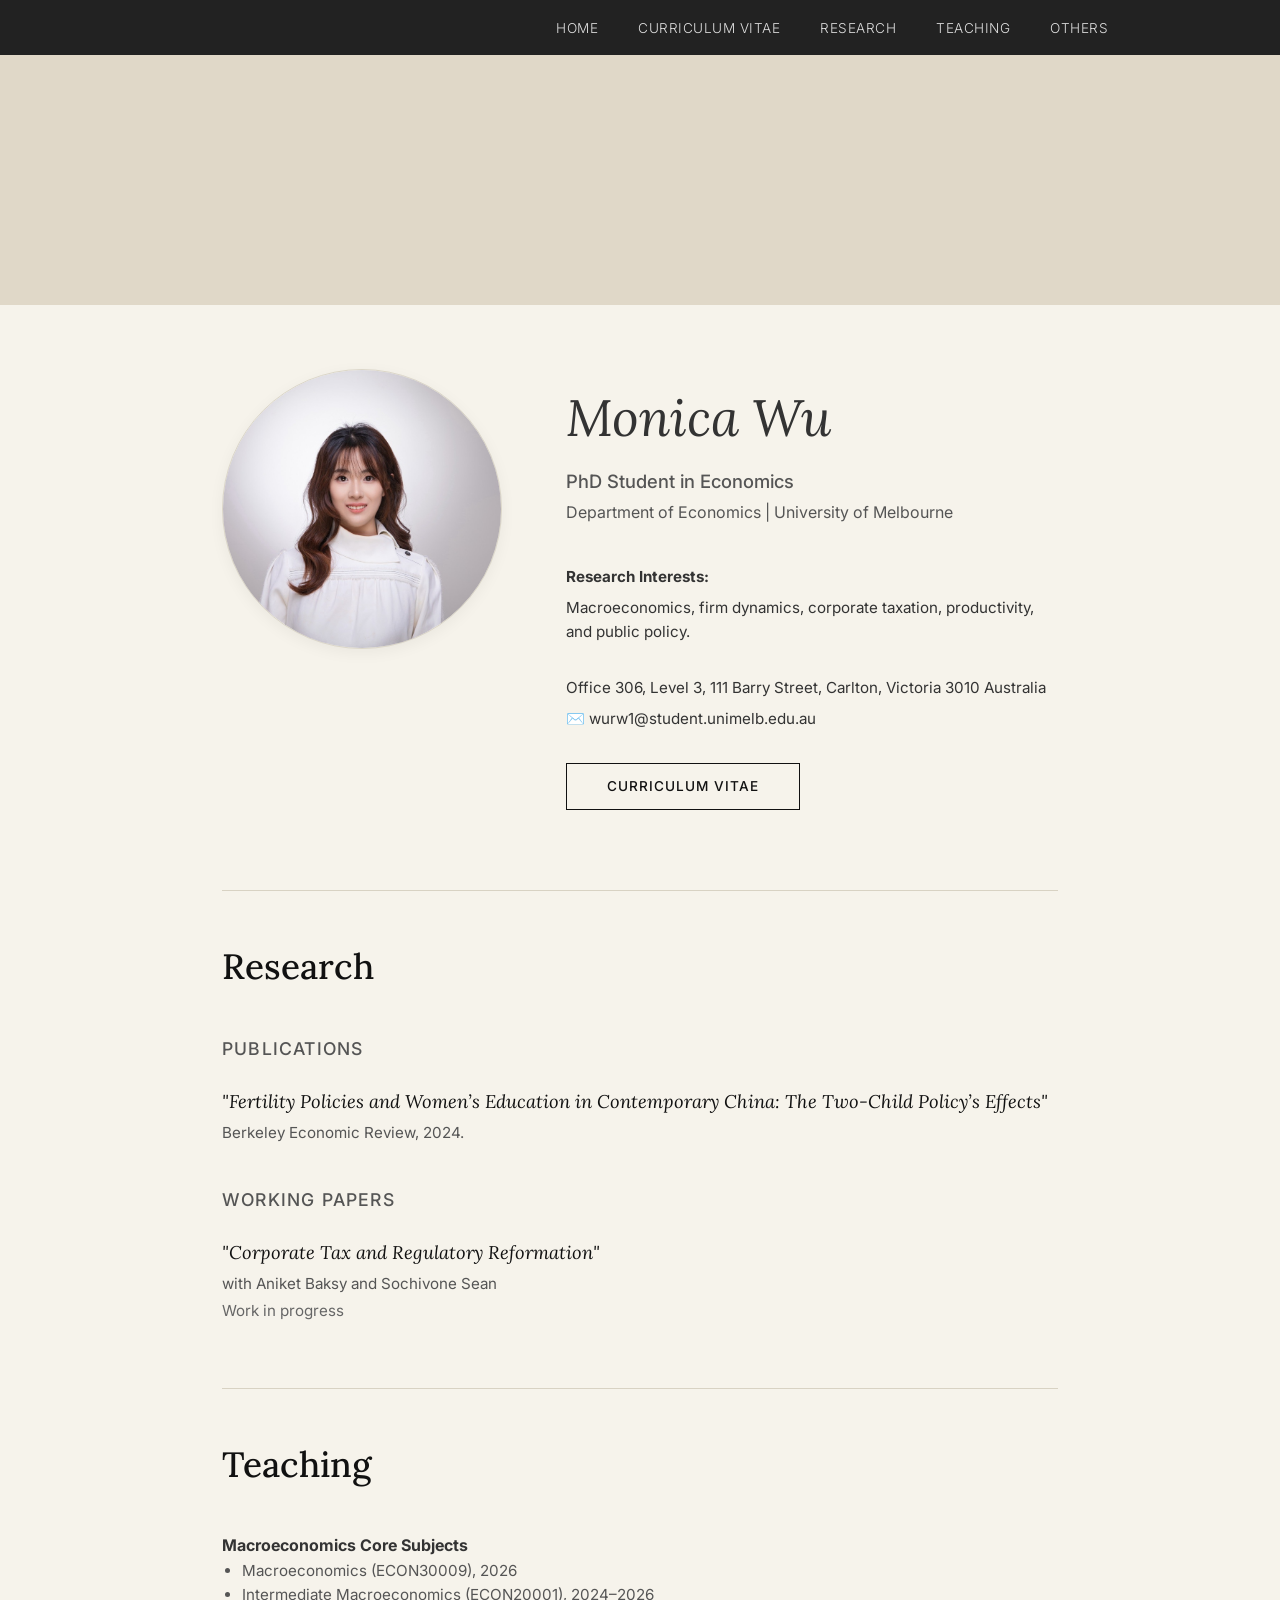
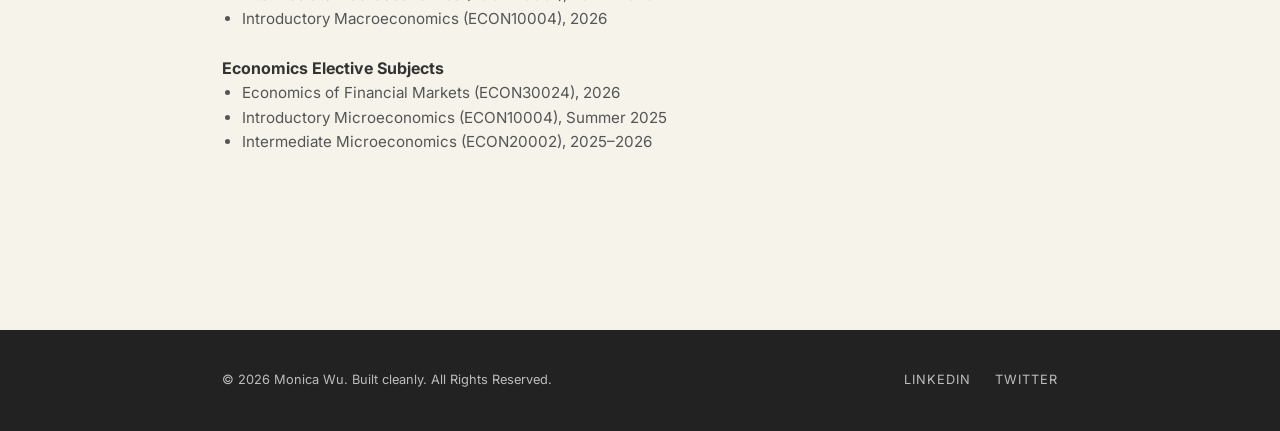
==== index.html @ e0bf536d "feat: link user resume" ====
<!DOCTYPE html>
<html lang="en">

<head>
    <meta charset="UTF-8">
    <meta name="viewport" content="width=device-width, initial-scale=1.0">
    <title>Monica Wu | PhD Student in Economics</title>
    <link rel="stylesheet" href="style.css">
    <link rel="preconnect" href="https://fonts.googleapis.com">
    <link rel="preconnect" href="https://fonts.gstatic.com" crossorigin>
    <link
        href="https://fonts.googleapis.com/css2?family=Lora:ital,wght@0,400;0,500;0,600;1,400&family=Inter:wght@300;400;500&display=swap"
        rel="stylesheet">
</head>

<body>
    <header class="navbar">
        <div class="nav-container">
            <ul class="nav-links">
                <li><a href="#home">Home</a></li>
                <li><a href="#cv">Curriculum Vitae</a></li>
                <li><a href="#research">Research</a></li>
                <li><a href="#teaching">Teaching</a></li>
                <li><a href="#others">Others</a></li>
            </ul>
        </div>
    </header>

    <!-- Optional hero banner image representing the university -->
    <div class="hero-banner"></div>

    <main class="container">
        <section id="home" class="profile-section fade-in">
            <div class="profile-left">
                <!-- We will add your picture here! -->
                <img src="profile.jpg" alt="Monica Wu Profile Picture" class="profile-img">
            </div>

            <div class="profile-right">
                <h1 class="name">Monica Wu</h1>
                <h2 class="title">PhD Student in Economics</h2>
                <h3 class="department">Department of Economics | University of Melbourne</h3>

                <div class="research-interests">
                    <p><strong>Research Interests:</strong></p>
                    <p>Macroeconomics, firm dynamics, corporate taxation, productivity, and public policy.</p>
                </div>

                <div class="contact-info">
                    <p>Office 306, Level 3, 111 Barry Street, Carlton, Victoria 3010 Australia</p>
                    <p>✉️ <a href="mailto:wurw1@student.unimelb.edu.au">wurw1@student.unimelb.edu.au</a></p>
                </div>

                <a href="CV_Monica_Wu.pdf" target="_blank" class="btn cv-btn">Curriculum Vitae</a>
            </div>
        </section>

        <!-- Academic Sections -->
        <section id="research" class="content-section fade-in">
            <h2 class="section-title">Research</h2>

            <div class="research-category">
                <h3>Publications</h3>
                <div class="paper-item">
                    <a href="#" class="paper-title">"Fertility Policies and Women’s Education in Contemporary China: The
                        Two-Child Policy’s Effects"</a>
                    <p class="paper-authors">Berkeley Economic Review, 2024.</p>
                </div>
            </div>

            <div class="research-category" style="margin-top: 2.5rem;">
                <h3>Working Papers</h3>
                <div class="paper-item">
                    <a href="#" class="paper-title">"Corporate Tax and Regulatory Reformation"</a>
                    <p class="paper-authors">with Aniket Baksy and Sochivone Sean</p>
                    <p class="paper-status">Work in progress</p>
                </div>
            </div>
        </section>

        <section id="teaching" class="content-section fade-in">
            <h2 class="section-title">Teaching</h2>
            <div class="teaching-item">
                <p><strong>Macroeconomics Core Subjects</strong></p>
                <ul style="list-style-type: disc; margin-left: 20px; color: var(--text-light); font-size: 0.95rem;">
                    <li>Macroeconomics (ECON30009), 2026</li>
                    <li>Intermediate Macroeconomics (ECON20001), 2024–2026</li>
                    <li>Introductory Macroeconomics (ECON10004), 2026</li>
                </ul>
            </div>
            <div class="teaching-item" style="margin-top: 1.5rem;">
                <p><strong>Economics Elective Subjects</strong></p>
                <ul style="list-style-type: disc; margin-left: 20px; color: var(--text-light); font-size: 0.95rem;">
                    <li>Economics of Financial Markets (ECON30024), 2026</li>
                    <li>Introductory Microeconomics (ECON10004), Summer 2025</li>
                    <li>Intermediate Microeconomics (ECON20002), 2025–2026</li>
                </ul>
            </div>
        </section>
    </main>

    <footer>
        <div class="footer-content">
            <p>© 2026 Monica Wu. Built cleanly. All Rights Reserved.</p>
            <div class="social-links">
                <a href="#" title="LinkedIn">LinkedIn</a>
                <a href="#" title="Twitter">Twitter</a>
            </div>
        </div>
    </footer>

    <script src="script.js"></script>
</body>

</html>
---- style.css ----
:root {
    --bg-color: #f6f3eb;
    /* Soft beige, mimicking the Wix template (#EBE0CF) */
    --header-bg: #222222;
    /* Charcoal black */
    --text-main: #333333;
    --text-light: #555555;
    --accent-color: #111111;
    --font-serif: 'Lora', Georgia, serif;
    --font-sans: 'Inter', Helvetica, Arial, sans-serif;
}

* {
    margin: 0;
    padding: 0;
    box-sizing: border-box;
}

html {
    scroll-behavior: smooth;
    font-family: var(--font-sans);
    background-color: var(--bg-color);
    color: var(--text-main);
    line-height: 1.6;
}

/* Typography styles */
h1,
h2,
h3,
.name,
.section-title,
.paper-title {
    font-family: var(--font-serif);
    color: var(--text-main);
    font-weight: normal;
    /* Academic styles usually rely on styling over bolding */
}

a {
    text-decoration: none;
    color: inherit;
    transition: color 0.3s ease;
}

a:hover {
    color: #777;
}

/* Utility classes */
.container {
    max-width: 900px;
    margin: 0 auto;
    padding: 4rem 2rem;
}

/* Header & Nav */
.navbar {
    background-color: var(--header-bg);
    position: sticky;
    top: 0;
    width: 100%;
    z-index: 1000;
}

.nav-container {
    max-width: 1000px;
    margin: 0 auto;
    padding: 0 2rem;
    height: 55px;
    display: flex;
    align-items: center;
    justify-content: flex-end;
    /* Align links to the right */
}

.nav-links {
    display: flex;
    list-style: none;
    gap: 2.5rem;
}

.nav-links a {
    color: #ffffff;
    font-family: var(--font-sans);
    font-size: 0.85rem;
    font-weight: 300;
    letter-spacing: 0.5px;
    opacity: 0.85;
    text-transform: uppercase;
}

.nav-links a:hover {
    opacity: 1;
}

/* Hero Banner */
.hero-banner {
    width: 100%;
    height: 250px;
    background-color: #e0d8c8;
    background-image: url('https://upload.wikimedia.org/wikipedia/commons/thumb/1/1a/Old_Arts_Building%2C_Melbourne_University.jpg/1200px-Old_Arts_Building%2C_Melbourne_University.jpg');
    background-size: cover;
    background-position: center 30%;
}

/* Profile Section (Home) */
.profile-section {
    display: flex;
    gap: 4rem;
    margin-bottom: 5rem;
    align-items: flex-start;
}

.profile-left {
    flex: 0 0 280px;
}

.profile-img {
    width: 100%;
    aspect-ratio: 1 / 1;
    object-fit: cover;
    border-radius: 50%;
    border: 1px solid #dcd7c9;
    box-shadow: 0 4px 15px rgba(0, 0, 0, 0.05);
    display: block;
    background-color: #eaeaea;
}

.profile-right {
    flex: 1;
    padding-top: 0.5rem;
}

.name {
    font-size: 3.2rem;
    margin-bottom: 0.5rem;
    font-style: italic;
}

.title {
    font-family: var(--font-sans);
    font-size: 1.15rem;
    font-weight: 500;
    color: var(--text-light);
    margin-bottom: 0.2rem;
}

.department {
    font-family: var(--font-sans);
    font-size: 1rem;
    font-weight: 400;
    color: var(--text-light);
    margin-bottom: 2.5rem;
}

.research-interests,
.contact-info {
    margin-bottom: 2rem;
    font-size: 0.95rem;
}

.research-interests p,
.contact-info p {
    margin-bottom: 0.4rem;
}

/* Button */
.btn {
    display: inline-block;
    padding: 0.7rem 2.5rem;
    font-family: var(--font-sans);
    font-size: 0.85rem;
    font-weight: 500;
    border: 1px solid var(--accent-color);
    color: var(--accent-color);
    background: transparent;
    transition: all 0.3s ease;
    text-transform: uppercase;
    letter-spacing: 1px;
    cursor: pointer;
}

.btn:hover {
    background: var(--header-bg);
    color: white;
}

/* Content Sections */
.content-section {
    margin-bottom: 4rem;
    padding-top: 3rem;
    /* Soft divider line */
    border-top: 1px solid #d8d2c3;
}

.section-title {
    font-size: 2.2rem;
    margin-bottom: 2.5rem;
    color: var(--accent-color);
    font-weight: 500;
}

.research-category h3 {
    font-family: var(--font-sans);
    font-size: 1.1rem;
    text-transform: uppercase;
    letter-spacing: 1.2px;
    margin-bottom: 1.5rem;
    color: var(--text-light);
    font-weight: 500;
}

.paper-item {
    margin-bottom: 1.8rem;
}

.paper-title {
    font-size: 1.15rem;
    color: var(--accent-color);
    display: inline-block;
    margin-bottom: 0.3rem;
    font-style: italic;
}

.paper-title:hover {
    text-decoration: underline;
    text-underline-offset: 3px;
}

.paper-authors {
    font-size: 0.95rem;
    color: var(--text-light);
}

.paper-status {
    font-size: 0.95rem;
    color: #666;
    margin-top: 0.2rem;
}

.teaching-item {
    font-size: 1rem;
    margin-bottom: 1rem;
}

/* Footer */
footer {
    background-color: var(--header-bg);
    color: #ffffff;
    padding: 2.5rem 0;
    margin-top: 3rem;
}

.footer-content {
    max-width: 900px;
    margin: 0 auto;
    padding: 0 2rem;
    display: flex;
    justify-content: space-between;
    align-items: center;
    font-size: 0.8rem;
    opacity: 0.7;
    font-family: var(--font-sans);
}

.social-links {
    display: flex;
    gap: 1.5rem;
}

.social-links a {
    color: white;
    text-transform: uppercase;
    letter-spacing: 1px;
}

.social-links a:hover {
    text-decoration: underline;
    opacity: 1;
}

/* Animations */
.fade-in {
    opacity: 0;
    transform: translateY(15px);
    transition: opacity 0.8s ease-out, transform 0.8s ease-out;
}

.fade-in.visible {
    opacity: 1;
    transform: translateY(0);
}

/* Responsive */
@media screen and (max-width: 768px) {
    .profile-section {
        flex-direction: column;
        gap: 2.5rem;
    }

    .profile-left {
        flex: 0 0 auto;
        width: 100%;
        max-width: 300px;
    }

    .nav-links {
        gap: 1rem;
    }

    .nav-links a {
        font-size: 0.75rem;
    }

    .footer-content {
        flex-direction: column;
        gap: 1rem;
        text-align: center;
    }
}
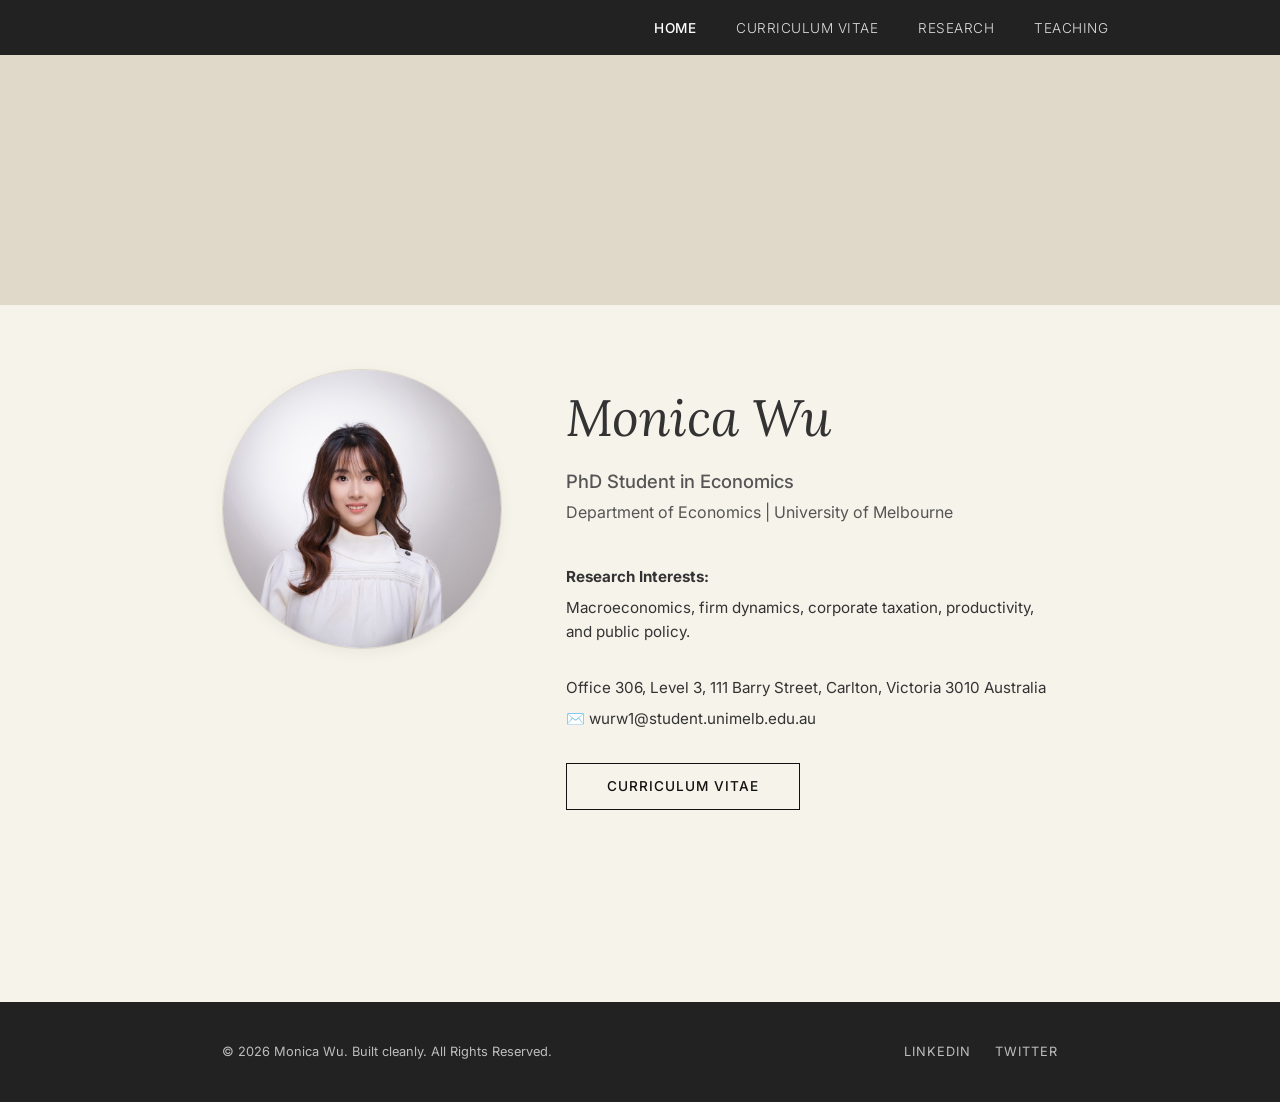
==== commit ae2a8558: "refactor: split single-page layout into multi-page layout (Home, Research, Teaching)" ====
--- a/index.html
+++ b/index.html
@@ -17,11 +17,10 @@
     <header class="navbar">
         <div class="nav-container">
             <ul class="nav-links">
-                <li><a href="#home">Home</a></li>
-                <li><a href="#cv">Curriculum Vitae</a></li>
-                <li><a href="#research">Research</a></li>
-                <li><a href="#teaching">Teaching</a></li>
-                <li><a href="#others">Others</a></li>
+                <li><a href="index.html" class="active">Home</a></li>
+                <li><a href="CV_Monica_Wu.pdf" target="_blank">Curriculum Vitae</a></li>
+                <li><a href="research.html">Research</a></li>
+                <li><a href="teaching.html">Teaching</a></li>
             </ul>
         </div>
     </header>
@@ -55,48 +54,7 @@
             </div>
         </section>
 
-        <!-- Academic Sections -->
-        <section id="research" class="content-section fade-in">
-            <h2 class="section-title">Research</h2>
 
-            <div class="research-category">
-                <h3>Publications</h3>
-                <div class="paper-item">
-                    <a href="#" class="paper-title">"Fertility Policies and Women’s Education in Contemporary China: The
-                        Two-Child Policy’s Effects"</a>
-                    <p class="paper-authors">Berkeley Economic Review, 2024.</p>
-                </div>
-            </div>
-
-            <div class="research-category" style="margin-top: 2.5rem;">
-                <h3>Working Papers</h3>
-                <div class="paper-item">
-                    <a href="#" class="paper-title">"Corporate Tax and Regulatory Reformation"</a>
-                    <p class="paper-authors">with Aniket Baksy and Sochivone Sean</p>
-                    <p class="paper-status">Work in progress</p>
-                </div>
-            </div>
-        </section>
-
-        <section id="teaching" class="content-section fade-in">
-            <h2 class="section-title">Teaching</h2>
-            <div class="teaching-item">
-                <p><strong>Macroeconomics Core Subjects</strong></p>
-                <ul style="list-style-type: disc; margin-left: 20px; color: var(--text-light); font-size: 0.95rem;">
-                    <li>Macroeconomics (ECON30009), 2026</li>
-                    <li>Intermediate Macroeconomics (ECON20001), 2024–2026</li>
-                    <li>Introductory Macroeconomics (ECON10004), 2026</li>
-                </ul>
-            </div>
-            <div class="teaching-item" style="margin-top: 1.5rem;">
-                <p><strong>Economics Elective Subjects</strong></p>
-                <ul style="list-style-type: disc; margin-left: 20px; color: var(--text-light); font-size: 0.95rem;">
-                    <li>Economics of Financial Markets (ECON30024), 2026</li>
-                    <li>Introductory Microeconomics (ECON10004), Summer 2025</li>
-                    <li>Intermediate Microeconomics (ECON20002), 2025–2026</li>
-                </ul>
-            </div>
-        </section>
     </main>
 
     <footer>
--- a/style.css
+++ b/style.css
@@ -90,8 +90,10 @@
     text-transform: uppercase;
 }
 
-.nav-links a:hover {
+.nav-links a:hover,
+.nav-links a.active {
     opacity: 1;
+    font-weight: 500;
 }
 
 /* Hero Banner */
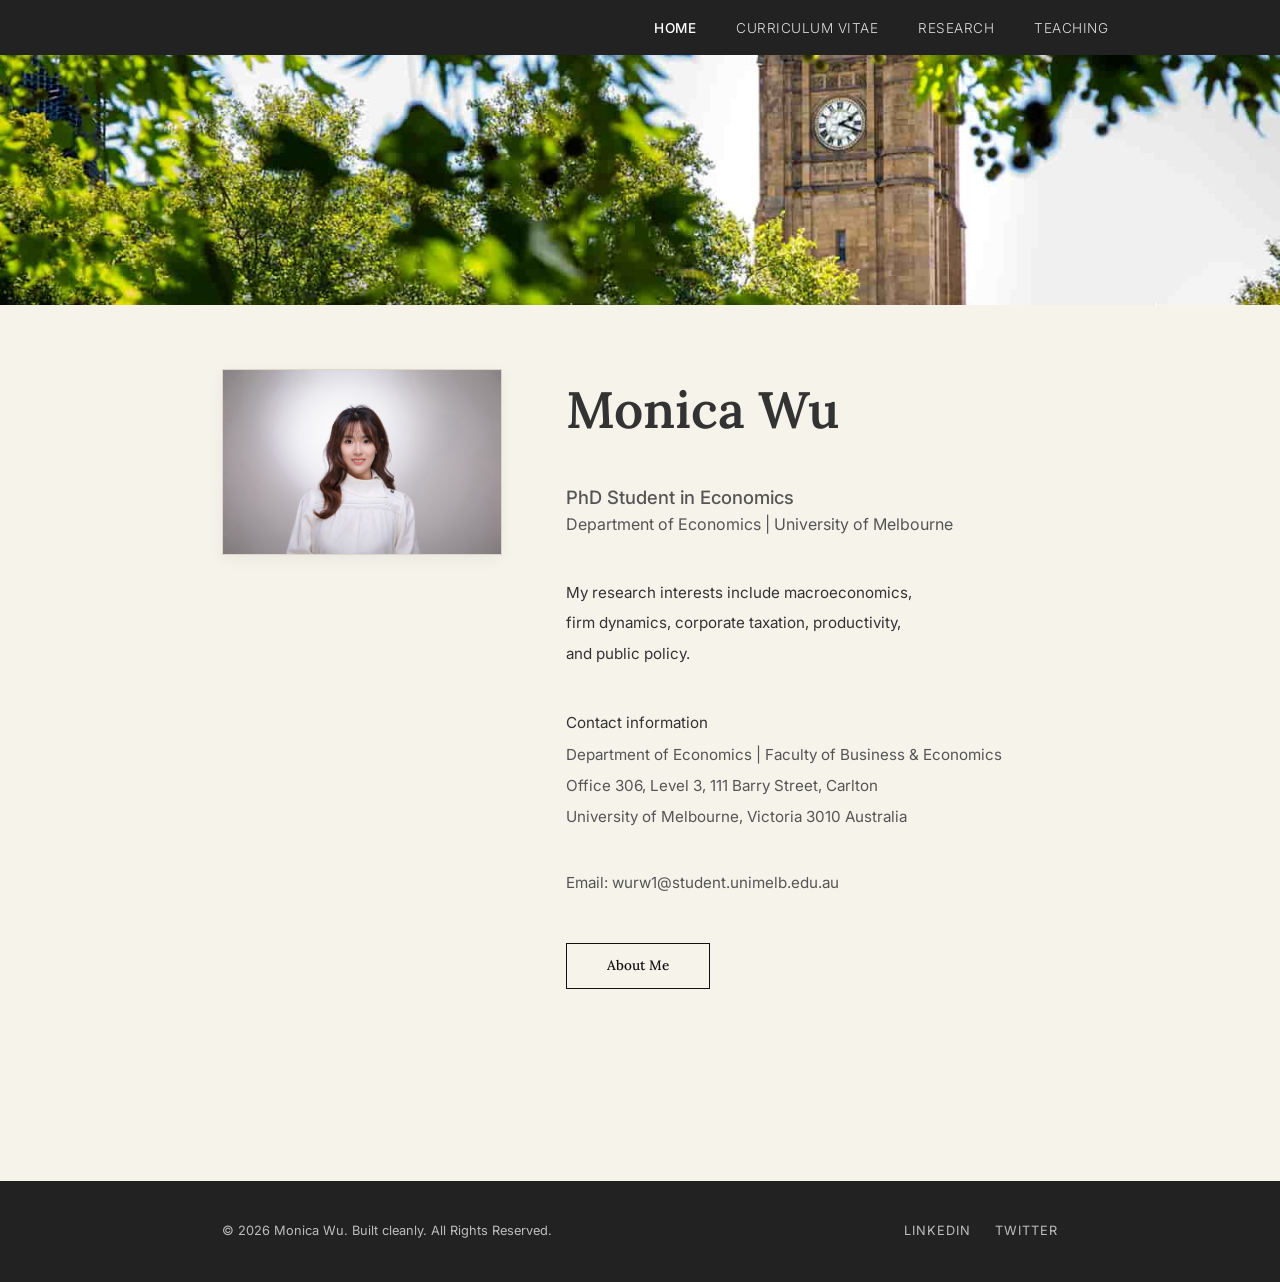
==== commit de0e1377: "style: exactly reproduce text layout and image alignment from screenshot" ====
--- a/index.html
+++ b/index.html
@@ -36,21 +36,33 @@
             </div>
 
             <div class="profile-right">
-                <h1 class="name">Monica Wu</h1>
-                <h2 class="title">PhD Student in Economics</h2>
-                <h3 class="department">Department of Economics | University of Melbourne</h3>
+                <h1 class="name" style="font-weight: 600; margin-bottom: 2rem;">Monica Wu</h1>
 
-                <div class="research-interests">
-                    <p><strong>Research Interests:</strong></p>
-                    <p>Macroeconomics, firm dynamics, corporate taxation, productivity, and public policy.</p>
+                <p class="title" style="margin-bottom: 0;">PhD Student in Economics</p>
+                <p class="department" style="margin-bottom: 2.5rem;">Department of Economics | University of Melbourne
+                </p>
+
+                <div class="research-interests" style="margin-bottom: 2.5rem; line-height: 2;">
+                    <p>My research interests include macroeconomics,<br>
+                        firm dynamics, corporate taxation, productivity,<br>
+                        and public policy.</p>
                 </div>
 
-                <div class="contact-info">
-                    <p>Office 306, Level 3, 111 Barry Street, Carlton, Victoria 3010 Australia</p>
-                    <p>✉️ <a href="mailto:wurw1@student.unimelb.edu.au">wurw1@student.unimelb.edu.au</a></p>
+                <div class="contact-info" style="margin-bottom: 2.5rem; line-height: 1.8;">
+                    <p style="margin-bottom: 4px;">Contact information</p>
+                    <p style="margin-bottom: 4px; color: var(--text-light);">Department of Economics | Faculty of
+                        Business & Economics</p>
+                    <p style="margin-bottom: 4px; color: var(--text-light);">Office 306, Level 3, 111 Barry Street,
+                        Carlton </p>
+                    <p style="color: var(--text-light);">University of Melbourne, Victoria 3010 Australia</p>
                 </div>
 
-                <a href="CV_Monica_Wu.pdf" target="_blank" class="btn cv-btn">Curriculum Vitae</a>
+                <div class="contact-info" style="margin-bottom: 3rem;">
+                    <p style="color: var(--text-light);">Email: wurw1@student.unimelb.edu.au</p>
+                </div>
+
+                <a href="CV_Monica_Wu.pdf" target="_blank" class="btn cv-btn"
+                    style="text-transform: none; font-family: var(--font-serif); letter-spacing: normal;">About Me</a>
             </div>
         </section>
 
--- a/style.css
+++ b/style.css
@@ -101,7 +101,7 @@
     width: 100%;
     height: 250px;
     background-color: #e0d8c8;
-    background-image: url('https://upload.wikimedia.org/wikipedia/commons/thumb/1/1a/Old_Arts_Building%2C_Melbourne_University.jpg/1200px-Old_Arts_Building%2C_Melbourne_University.jpg');
+    background-image: url('Unimelb.jpg');
     background-size: cover;
     background-position: center 30%;
 }
@@ -120,9 +120,7 @@
 
 .profile-img {
     width: 100%;
-    aspect-ratio: 1 / 1;
-    object-fit: cover;
-    border-radius: 50%;
+    object-fit: contain;
     border: 1px solid #dcd7c9;
     box-shadow: 0 4px 15px rgba(0, 0, 0, 0.05);
     display: block;
@@ -131,13 +129,11 @@
 
 .profile-right {
     flex: 1;
-    padding-top: 0.5rem;
 }
 
 .name {
     font-size: 3.2rem;
     margin-bottom: 0.5rem;
-    font-style: italic;
 }
 
 .title {
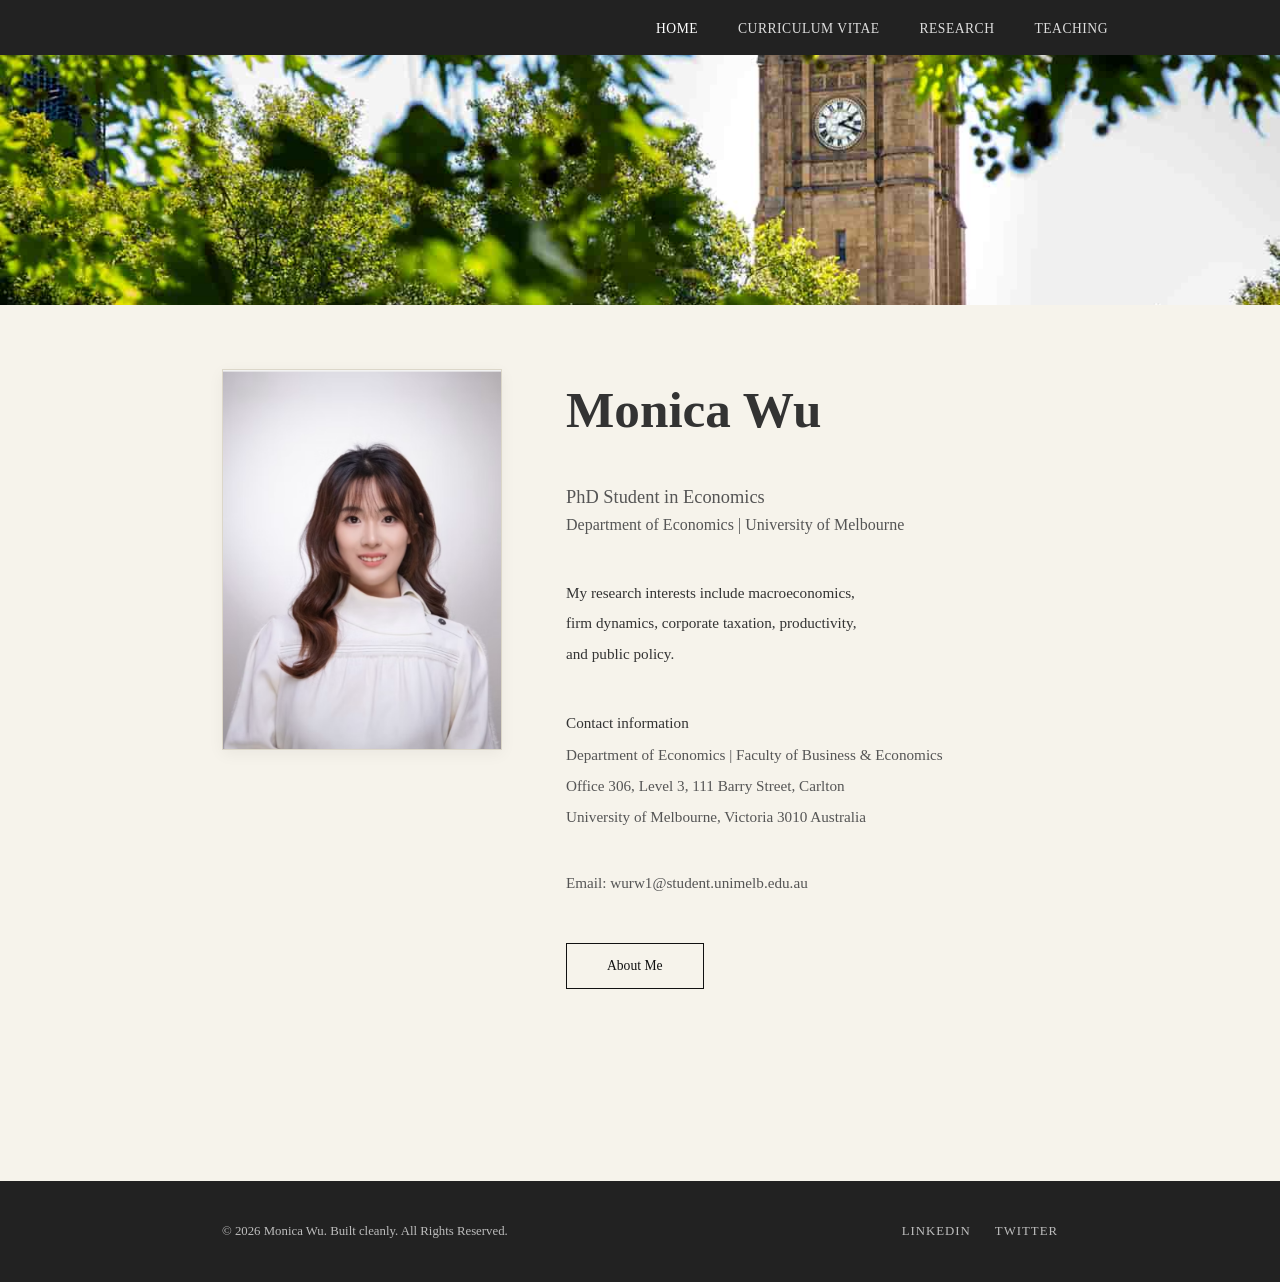
==== commit c565d2cc: "style: update profile picture to Monica_Wu.png" ====
--- a/index.html
+++ b/index.html
@@ -18,7 +18,7 @@
         <div class="nav-container">
             <ul class="nav-links">
                 <li><a href="index.html" class="active">Home</a></li>
-                <li><a href="CV_Monica_Wu.pdf" target="_blank">Curriculum Vitae</a></li>
+                <li><a href="cv.html">Curriculum Vitae</a></li>
                 <li><a href="research.html">Research</a></li>
                 <li><a href="teaching.html">Teaching</a></li>
             </ul>
@@ -31,8 +31,7 @@
     <main class="container">
         <section id="home" class="profile-section fade-in">
             <div class="profile-left">
-                <!-- We will add your picture here! -->
-                <img src="profile.jpg" alt="Monica Wu Profile Picture" class="profile-img">
+                <img src="Monica_Wu.png" alt="Monica Wu Profile Picture" class="profile-img">
             </div>
 
             <div class="profile-right">
@@ -61,7 +60,7 @@
                     <p style="color: var(--text-light);">Email: wurw1@student.unimelb.edu.au</p>
                 </div>
 
-                <a href="CV_Monica_Wu.pdf" target="_blank" class="btn cv-btn"
+                <a href="cv.html" class="btn cv-btn"
                     style="text-transform: none; font-family: var(--font-serif); letter-spacing: normal;">About Me</a>
             </div>
         </section>
--- a/style.css
+++ b/style.css
@@ -6,8 +6,8 @@
     --text-main: #333333;
     --text-light: #555555;
     --accent-color: #111111;
-    --font-serif: 'Lora', Georgia, serif;
-    --font-sans: 'Inter', Helvetica, Arial, sans-serif;
+    --font-serif: 'Times New Roman', Times, serif;
+    --font-sans: 'Times New Roman', Times, serif;
 }
 
 * {
@@ -120,7 +120,14 @@
 
 .profile-img {
     width: 100%;
-    object-fit: contain;
+    height: 100%;
+    /* Stretch to fill the flex container height */
+    max-height: 480px;
+    /* Constrain it to match the text roughly */
+    object-fit: cover;
+    /* Cover prevents stretching */
+    object-position: top center;
+    /* Focus on the face */
     border: 1px solid #dcd7c9;
     box-shadow: 0 4px 15px rgba(0, 0, 0, 0.05);
     display: block;
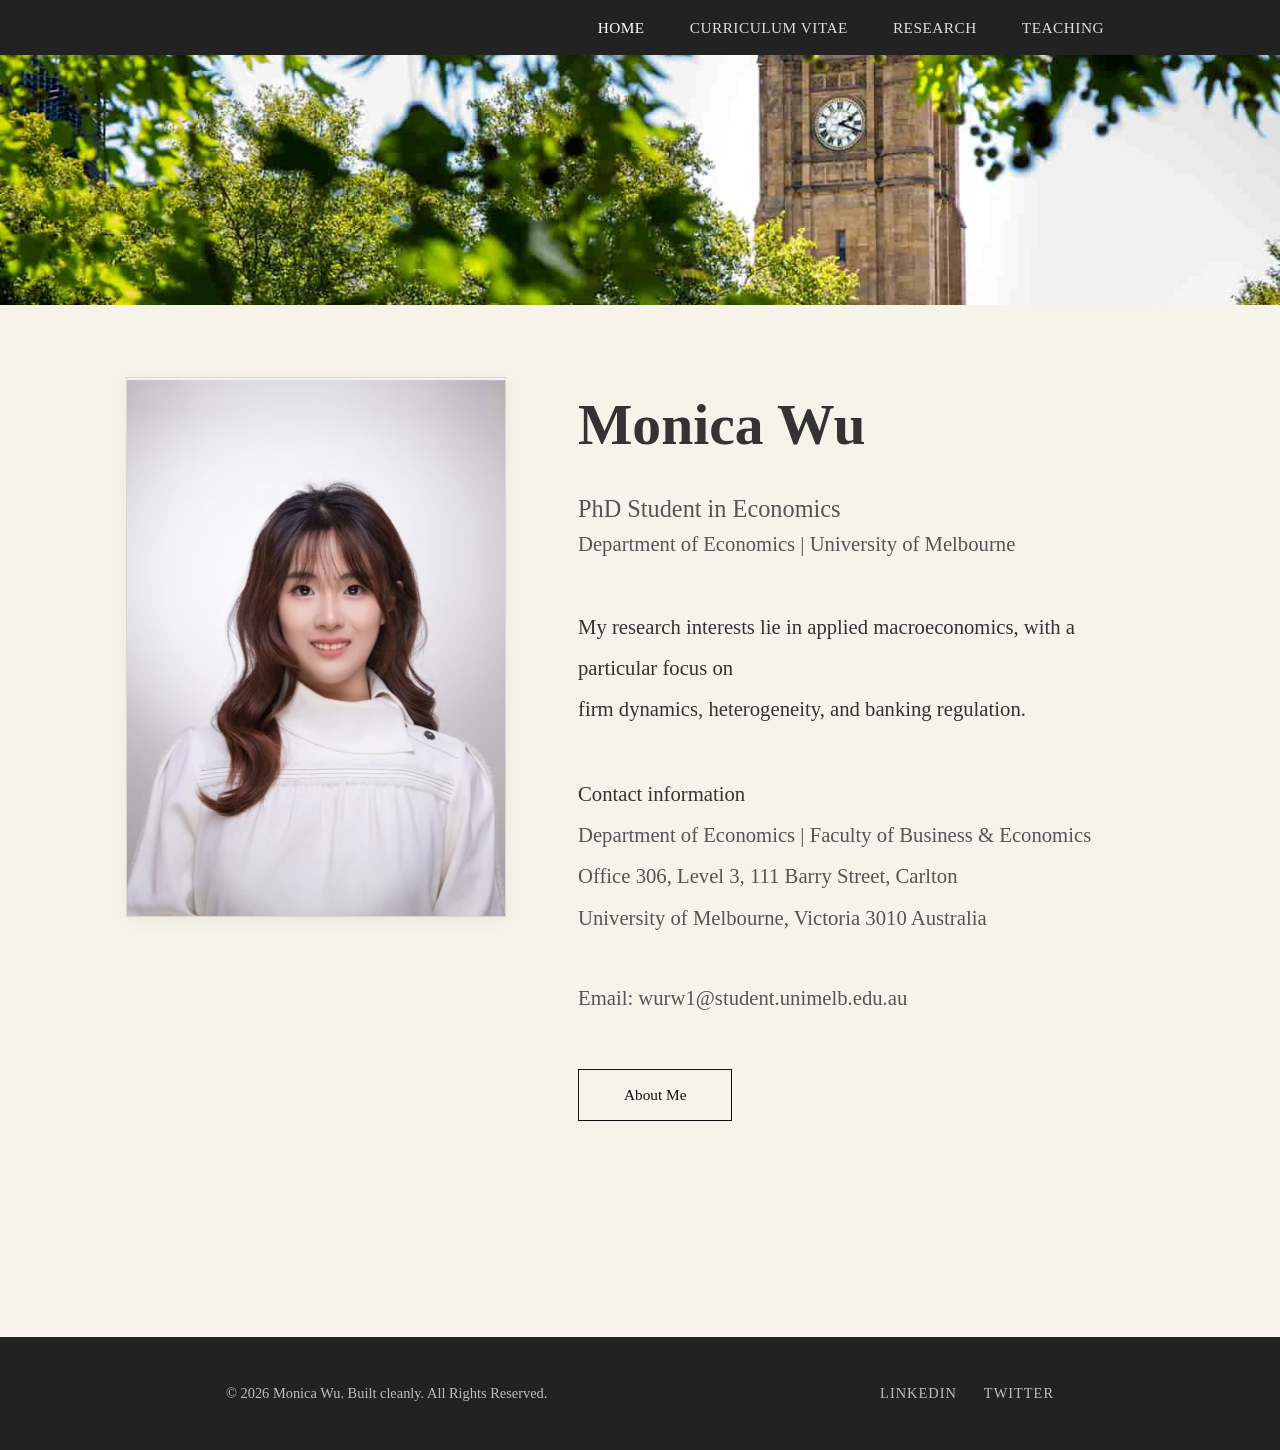
==== commit d459bebe: "content: update research interests text on home page" ====
--- a/index.html
+++ b/index.html
@@ -42,9 +42,8 @@
                 </p>
 
                 <div class="research-interests" style="margin-bottom: 2.5rem; line-height: 2;">
-                    <p>My research interests include macroeconomics,<br>
-                        firm dynamics, corporate taxation, productivity,<br>
-                        and public policy.</p>
+                    <p>My research interests lie in applied macroeconomics, with a particular focus on<br>
+                        firm dynamics, heterogeneity, and banking regulation.</p>
                 </div>
 
                 <div class="contact-info" style="margin-bottom: 2.5rem; line-height: 1.8;">
--- a/style.css
+++ b/style.css
@@ -22,6 +22,8 @@
     background-color: var(--bg-color);
     color: var(--text-main);
     line-height: 1.6;
+    font-size: 18px;
+    /* Increaded base text size */
 }
 
 /* Typography styles */
@@ -49,7 +51,7 @@
 
 /* Utility classes */
 .container {
-    max-width: 900px;
+    max-width: 1100px;
     margin: 0 auto;
     padding: 4rem 2rem;
 }
@@ -112,22 +114,21 @@
     gap: 4rem;
     margin-bottom: 5rem;
     align-items: flex-start;
+    /* Reverting to flex-start so we can align tops manually */
 }
 
 .profile-left {
-    flex: 0 0 280px;
+    flex: 0 0 380px;
+    /* Made the picture slightly wider */
 }
 
 .profile-img {
     width: 100%;
-    height: 100%;
-    /* Stretch to fill the flex container height */
-    max-height: 480px;
-    /* Constrain it to match the text roughly */
+    height: 540px;
+    /* Increased height to match the larger typography */
+    /* Tuned height to align the bottom with the Office 306 line */
     object-fit: cover;
-    /* Cover prevents stretching */
     object-position: top center;
-    /* Focus on the face */
     border: 1px solid #dcd7c9;
     box-shadow: 0 4px 15px rgba(0, 0, 0, 0.05);
     display: block;
@@ -136,16 +137,23 @@
 
 .profile-right {
     flex: 1;
+    margin-top: 1.2rem;
+    /* Pushes the text down so the image starts visibly higher */
 }
 
 .name {
     font-size: 3.2rem;
     margin-bottom: 0.5rem;
+    line-height: 1;
+    /* Removes invisible padding above the text so it aligns with the top of the image perfectly */
+    margin-top: -0.15rem;
+    /* Fine-tune optical alignment of 'Times New Roman' */
 }
 
 .title {
     font-family: var(--font-sans);
-    font-size: 1.15rem;
+    font-size: 1.35rem;
+    /* Increased font size */
     font-weight: 500;
     color: var(--text-light);
     margin-bottom: 0.2rem;
@@ -153,7 +161,8 @@
 
 .department {
     font-family: var(--font-sans);
-    font-size: 1rem;
+    font-size: 1.15rem;
+    /* Increased font size */
     font-weight: 400;
     color: var(--text-light);
     margin-bottom: 2.5rem;
@@ -162,7 +171,8 @@
 .research-interests,
 .contact-info {
     margin-bottom: 2rem;
-    font-size: 0.95rem;
+    font-size: 1.15rem;
+    /* Increased font size */
 }
 
 .research-interests p,
@@ -289,7 +299,8 @@
 .fade-in {
     opacity: 0;
     transform: translateY(15px);
-    transition: opacity 0.8s ease-out, transform 0.8s ease-out;
+    transition: opacity 0.4s ease-out, transform 0.4s ease-out;
+    /* Slightly longer than 0.3s, much shorter than 0.8s */
 }
 
 .fade-in.visible {
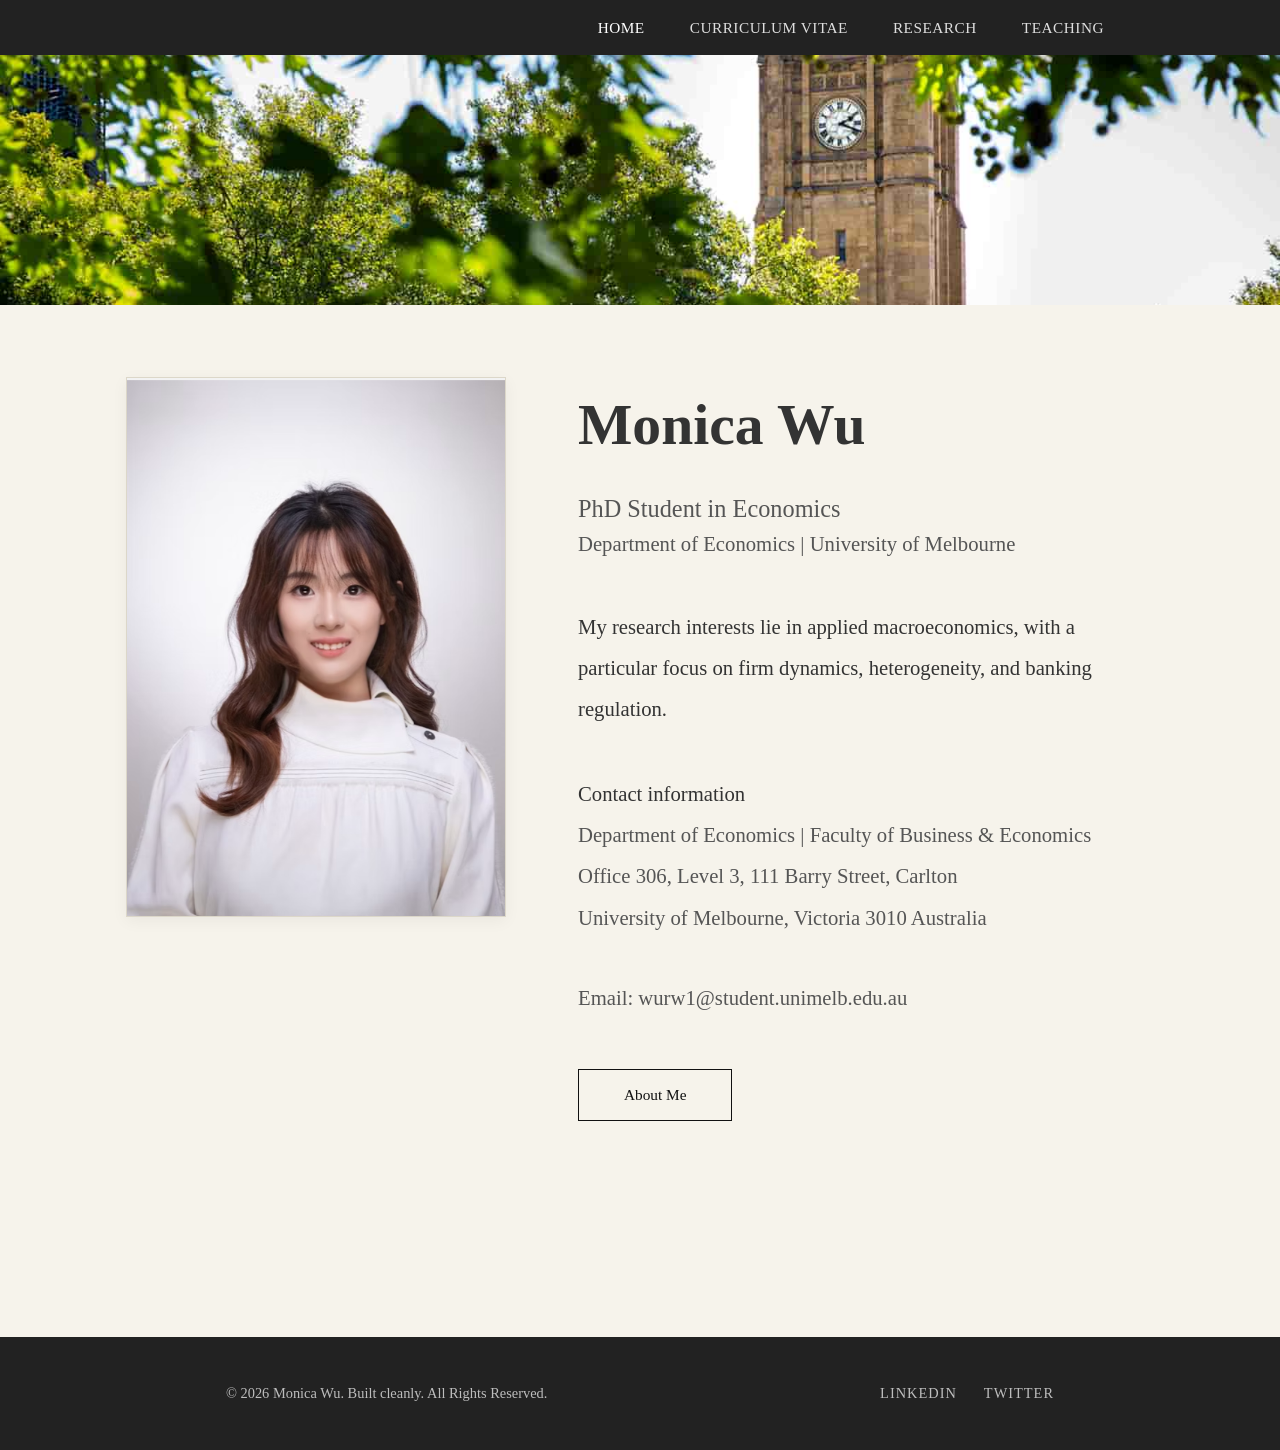
==== commit 518c5646: "content: remove line break after 'focus on' so research interests flow on one line" ====
--- a/index.html
+++ b/index.html
@@ -42,8 +42,8 @@
                 </p>
 
                 <div class="research-interests" style="margin-bottom: 2.5rem; line-height: 2;">
-                    <p>My research interests lie in applied macroeconomics, with a particular focus on<br>
-                        firm dynamics, heterogeneity, and banking regulation.</p>
+                    <p>My research interests lie in applied macroeconomics, with a<br>
+                        particular focus on firm dynamics, heterogeneity, and banking regulation.</p>
                 </div>
 
                 <div class="contact-info" style="margin-bottom: 2.5rem; line-height: 1.8;">
